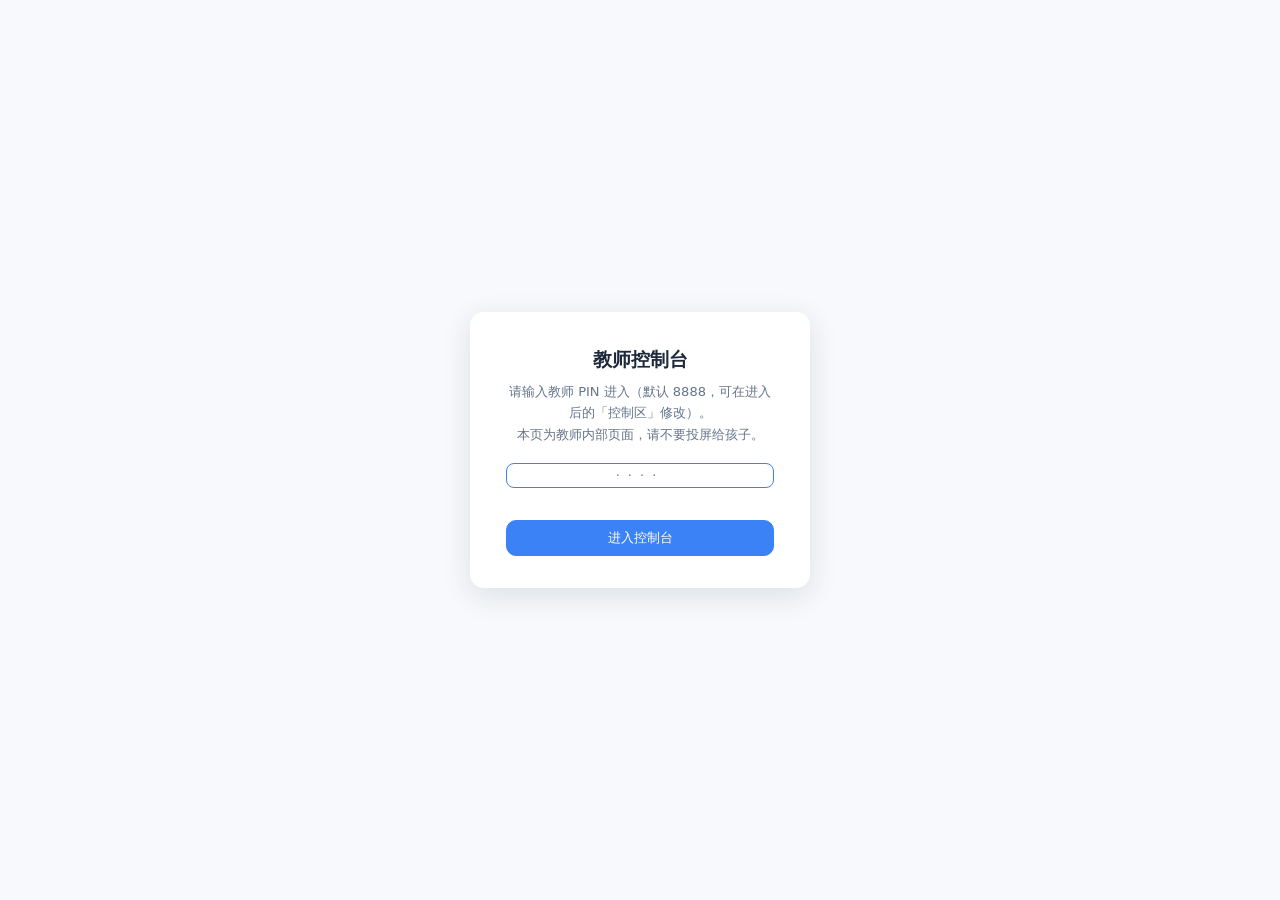
==== teacher.html @ 4bc02926 "建造: 11模块原始产出" ====
<!DOCTYPE html>
<html lang="zh-CN">
<head>
<meta charset="utf-8">
<meta name="viewport" content="width=device-width, initial-scale=1">
<title>教师控制台 · 九岁儿童 C++ 互动课程</title>
<style>
/* ============================================================
 * 教师端样式（自包含，不依赖 css/main.css，避免跨文件耦合）
 * 色彩 token 与 CONTRACT §13 保持一致。
 * ============================================================ */
:root {
  --c-bg: #f7f9fc;
  --c-card: #fff;
  --c-primary: #3b82f6;
  --c-accent: #f59e0b;
  --c-ok: #22c55e;
  --c-err: #ef4444;
  --c-ink: #1e293b;
  --c-muted: #64748b;
  --radius: 14px;
}
* { box-sizing: border-box; }
html, body { margin: 0; padding: 0; }
body {
  background: var(--c-bg);
  color: var(--c-ink);
  font-family: system-ui, -apple-system, "PingFang SC", "Hiragino Sans GB", "Microsoft YaHei", sans-serif;
  font-size: 14px;
  line-height: 1.65;
}
button { font-family: inherit; }

/* ---------- PIN 门 ---------- */
#pin-gate {
  position: fixed; inset: 0; z-index: 1000;
  background: var(--c-bg);
  display: flex; align-items: center; justify-content: center;
}
.pin-box {
  background: var(--c-card); border-radius: var(--radius);
  box-shadow: 0 8px 30px rgba(30,41,59,.12);
  padding: 32px 36px; width: 340px; text-align: center;
}
.pin-box h1 { font-size: 19px; margin: 0 0 6px; }
.pin-box p { color: var(--c-muted); font-size: 13px; margin: 0 0 18px; }
.pin-box input {
  width: 100%; font-size: 22px; letter-spacing: 8px; text-align: center;
  padding: 10px; border: 2px solid #cbd5e1; border-radius: 10px; outline: none;
}
.pin-box input:focus { border-color: var(--c-primary); }
.pin-box .pin-err { color: var(--c-err); font-size: 13px; min-height: 20px; margin: 8px 0 4px; }
.pin-box.shake { animation: pinshake .3s; }
@keyframes pinshake { 25% { transform: translateX(-8px); } 75% { transform: translateX(8px); } }

/* ---------- 顶栏 ---------- */
#topbar {
  position: sticky; top: 0; z-index: 100;
  background: var(--c-card); border-bottom: 1px solid #e2e8f0;
  padding: 8px 18px;
}
.topbar-row { display: flex; align-items: center; flex-wrap: wrap; gap: 10px; }
.topbar-title { font-size: 16px; font-weight: 700; margin-right: 4px; }
.topbar-sub { color: var(--c-muted); font-size: 12px; }
.top-spacer { flex: 1; }
.sync-dot { display: inline-block; width: 8px; height: 8px; border-radius: 50%; background: var(--c-ok); margin-right: 4px; }
#anchor-nav { display: flex; gap: 6px; margin-top: 8px; flex-wrap: wrap; }
#anchor-nav a {
  text-decoration: none; color: var(--c-ink); font-size: 13px;
  background: #eef2f7; border-radius: 999px; padding: 3px 14px;
}
#anchor-nav a:hover { background: #dbe6f5; }

/* ---------- 通用卡片 ---------- */
main { max-width: 1180px; margin: 0 auto; padding: 16px 18px 80px; }
section { margin-bottom: 26px; }
section > h2 {
  font-size: 16px; margin: 0 0 10px; padding-left: 10px;
  border-left: 4px solid var(--c-primary);
}
section > .sec-tip { color: var(--c-muted); font-size: 12px; margin: -6px 0 10px 14px; }
.card {
  background: var(--c-card); border-radius: var(--radius);
  border: 1px solid #e2e8f0; padding: 14px 16px; margin-bottom: 12px;
}
.card h3 { font-size: 14px; margin: 0 0 8px; }
.card .ctl-tip { color: var(--c-muted); font-size: 12px; margin: 2px 0 8px; }
.grid-2 { display: grid; grid-template-columns: 1fr 1fr; gap: 12px; }
.grid-3 { display: grid; grid-template-columns: repeat(3, 1fr); gap: 12px; }
@media (max-width: 900px) { .grid-2, .grid-3 { grid-template-columns: 1fr; } }

/* ---------- 徽章 ---------- */
.badge {
  display: inline-block; font-size: 12px; padding: 1px 10px;
  border-radius: 999px; border: 1px solid transparent; white-space: nowrap;
}
.badge-path { background: #eef4ff; color: #1e40af; border-color: #93c5fd; font-weight: 600; }
.badge-ok   { background: #e8f7ee; color: #166534; border-color: #86efac; }
.badge-warn { background: #fff7e8; color: #92400e; border-color: #fcd34d; }
.badge-err  { background: #feecec; color: #991b1b; border-color: #fca5a5; }
.badge-mut  { background: #f1f5f9; color: #475569; border-color: #cbd5e1; }

/* ---------- 按钮 ---------- */
.btn {
  display: inline-block; border: 1px solid #cbd5e1; background: #fff;
  color: var(--c-ink); border-radius: 10px; padding: 5px 14px;
  font-size: 13px; cursor: pointer;
}
.btn:hover { background: #f1f5f9; }
.btn:disabled { opacity: .45; cursor: not-allowed; }
.btn-primary { background: var(--c-primary); border-color: var(--c-primary); color: #fff; }
.btn-primary:hover { background: #2f6fe0; }
.btn-danger { background: #fff; border-color: var(--c-err); color: var(--c-err); }
.btn-danger:hover { background: #fef2f2; }
.btn-sm { padding: 2px 10px; font-size: 12px; border-radius: 8px; }
.btn-row { display: flex; gap: 8px; flex-wrap: wrap; align-items: center; }

/* ---------- 课程/活动切换 ---------- */
.lesson-tabs { display: flex; gap: 6px; flex-wrap: wrap; }
.lesson-tab {
  border: 1px solid #cbd5e1; background: #fff; border-radius: 10px;
  padding: 4px 14px; font-size: 13px; cursor: pointer;
}
.lesson-tab.active { background: var(--c-primary); border-color: var(--c-primary); color: #fff; font-weight: 600; }

/* ---------- 表格 ---------- */
table.tbl { width: 100%; border-collapse: collapse; font-size: 13px; }
table.tbl th, table.tbl td { border-bottom: 1px solid #eef2f7; padding: 5px 8px; text-align: left; vertical-align: top; }
table.tbl th { color: var(--c-muted); font-weight: 600; white-space: nowrap; }

/* ---------- 代码块 ---------- */
pre.code {
  background: #0f172a; color: #e2e8f0; border-radius: 10px;
  padding: 10px 14px; font-size: 12.5px; line-height: 1.7;
  overflow-x: auto; font-family: ui-monospace, Menlo, Consolas, monospace;
  margin: 6px 0;
}
.kv { color: var(--c-muted); font-size: 12px; }
.kv b { color: var(--c-ink); font-weight: 600; }

/* ---------- 证据流 ---------- */
.evi-row { border: 1px solid #e2e8f0; border-radius: 10px; padding: 10px 12px; margin-bottom: 8px; background: #fff; }
.evi-head { display: flex; gap: 8px; flex-wrap: wrap; align-items: center; font-size: 12.5px; }
.evi-body { font-size: 13px; margin-top: 4px; }
.evi-note { color: #92400e; font-size: 12.5px; margin-top: 3px; }
.evi-edit { margin-top: 8px; border-top: 1px dashed #e2e8f0; padding-top: 8px; }
.evi-edit textarea, .draft-item textarea {
  width: 100%; border: 1px solid #cbd5e1; border-radius: 8px; padding: 6px 8px;
  font-family: inherit; font-size: 13px; resize: vertical;
}
select, input[type="text"], input[type="password"] {
  border: 1px solid #cbd5e1; border-radius: 8px; padding: 4px 8px;
  font-family: inherit; font-size: 13px; background: #fff;
}

/* ---------- 六卡 ---------- */
.tcards { display: grid; grid-template-columns: repeat(3, 1fr); gap: 12px; }
@media (max-width: 980px) { .tcards { grid-template-columns: 1fr; } }
.tcard { background: var(--c-card); border: 1px solid #e2e8f0; border-radius: var(--radius); padding: 12px 14px; }
.tcard h4 { margin: 0 0 6px; font-size: 13.5px; }
.tcard h4 .tcard-no { color: var(--c-primary); margin-right: 4px; }
.tcard ul, .tcard ol { margin: 4px 0; padding-left: 20px; }
.tcard li { margin-bottom: 3px; }
.tcard p { margin: 4px 0; }

/* ---------- 报告草稿 ---------- */
.draft-sec { border: 1px solid #e2e8f0; border-radius: 10px; padding: 10px 12px; margin-bottom: 10px; background: #fff; }
.draft-sec h4 { margin: 0 0 8px; font-size: 14px; }
.draft-item { display: flex; gap: 8px; margin-bottom: 8px; align-items: flex-start; }
.draft-item .draft-item-ctl { display: flex; flex-direction: column; gap: 4px; }

/* ---------- 弹窗 ---------- */
#modal-root .modal-mask {
  position: fixed; inset: 0; z-index: 500; background: rgba(15,23,42,.45);
  display: flex; align-items: center; justify-content: center; padding: 20px;
}
.modal-box {
  background: var(--c-card); border-radius: var(--radius); max-width: 720px;
  width: 100%; max-height: 86vh; overflow-y: auto; padding: 18px 20px;
  box-shadow: 0 12px 40px rgba(15,23,42,.25);
}
.modal-box h3 { margin: 0 0 10px; font-size: 16px; }
.modal-foot { display: flex; justify-content: flex-end; gap: 8px; margin-top: 14px; }

/* ---------- 其他 ---------- */
.warn-banner {
  background: #fff7e8; border: 1px solid #fcd34d; color: #92400e;
  border-radius: 10px; padding: 8px 12px; font-size: 12.5px; margin-bottom: 12px;
}
.hi-banner {
  background: #eef4ff; border: 1px solid #93c5fd; color: #1e40af;
  border-radius: 10px; padding: 10px 14px; font-size: 13.5px; font-weight: 600; margin-bottom: 12px;
}
.muted { color: var(--c-muted); }
.empty-tip { color: var(--c-muted); font-size: 13px; padding: 8px 2px; }
hr.sep { border: none; border-top: 1px dashed #e2e8f0; margin: 10px 0; }
</style>
</head>
<body>

<!-- 教师 PIN 门：默认 8888，可在控制区修改（存本机 localStorage） -->
<div id="pin-gate">
  <div class="pin-box" id="pin-box">
    <h1>教师控制台</h1>
    <p>请输入教师 PIN 进入（默认 8888，可在进入后的「控制区」修改）。<br>本页为教师内部页面，请不要投屏给孩子。</p>
    <input id="pin-input" type="password" inputmode="numeric" autocomplete="off" maxlength="8" placeholder="····">
    <div class="pin-err" id="pin-err"></div>
    <button class="btn btn-primary" id="pin-submit" style="width:100%;padding:8px;">进入控制台</button>
  </div>
</div>

<div id="teacher-root" hidden>
  <header id="topbar">
    <div class="topbar-row" id="topbar-info"><!-- teacher.js 填充：标题/昵称/支架/同步状态 --></div>
    <div class="topbar-row" style="margin-top:8px;">
      <div class="lesson-tabs" id="lesson-tabs"><!-- 课程切换 --></div>
      <div class="top-spacer"></div>
      <div class="btn-row" id="activity-nav"><!-- 活动前后切换 --></div>
    </div>
    <nav id="anchor-nav">
      <a href="#sec-live">实时区</a>
      <a href="#sec-cards">教师六卡</a>
      <a href="#sec-evidence">证据流</a>
      <a href="#sec-controls">控制区</a>
      <a href="#sec-report">报告区</a>
    </nav>
  </header>

  <main>
    <div class="warn-banner">
      提醒：本页可显示支架档（E/S/A）、诊断维度与完成度等教师内部信息。按课程红线，这些内容一律不出现在儿童端；
      请勿把本页面投屏或展示给孩子和家长。家长只看「报告区」确认后的打印版报告。
    </div>

    <section id="sec-live">
      <h2>实时区</h2>
      <div class="sec-tip">跟随孩子端（index.html）的进度自动刷新：监听浏览器存储事件，另有 2 秒轮询兜底。孩子端与本页需在同一浏览器打开。</div>
      <div id="live-panel"></div>
    </section>

    <section id="sec-cards">
      <h2>教师六卡（当前活动）</h2>
      <div class="sec-tip">每项活动的授课卡：30 秒知识真相 / 推荐演示 / 三个追问 / 常见误区 / 三步降阶 / 加速扩展。开讲前扫读第①张即可。</div>
      <div id="cards-panel"></div>
    </section>

    <section id="sec-evidence">
      <h2>证据流</h2>
      <div class="sec-tip">时间倒序的全部课堂证据。可修改完成度与教师备注（原值自动留档），也可把误录的条目改为「N 本次未观察」。</div>
      <div id="evidence-panel"></div>
    </section>

    <section id="sec-controls">
      <h2>控制区</h2>
      <div class="sec-tip">课堂上的教师操作开关。每个控件下方有一句话说明，照着用即可，不需要看代码。</div>
      <div id="controls-panel"></div>
    </section>

    <section id="sec-report">
      <h2>报告区</h2>
      <div class="sec-tip">路径建议、能力向量与家长报告。家长报告必须由你逐条确认后才能打印——系统草稿只是底稿。</div>
      <div id="report-panel"></div>
      <div id="draft-panel"></div>
    </section>
  </main>
</div>

<div id="modal-root"></div>

<!-- 脚本顺序 = CONTRACT §2（最后一行为 teacher.js） -->
<script src="js/engine/ir.js"></script>
<script src="js/engine/storage.js"></script>
<script src="js/engine/evidence.js"></script>
<script src="js/engine/hints.js"></script>
<script src="js/engine/compiler.js"></script>
<script src="js/engine/report.js"></script>
<script src="js/content/trial.js"></script>
<script src="js/content/lesson1.js"></script>
<script src="js/content/lesson2.js"></script>
<script src="js/engine/lessonEngine.js"></script>
<script src="js/ui/visualizer.js"></script>
<script src="js/ui/teacher.js"></script>
</body>
</html>
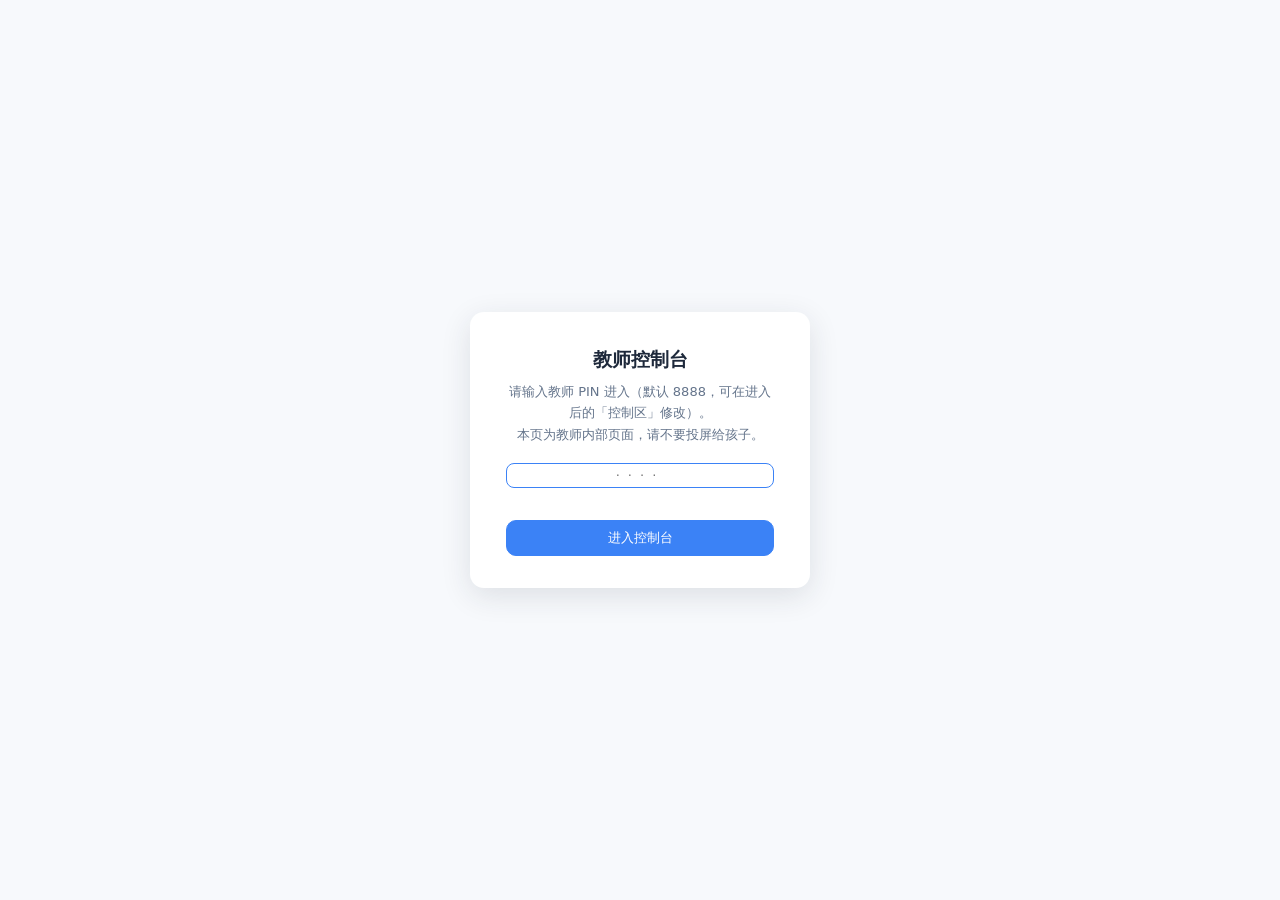
==== commit 30db7e25: "二轮修复: codex双路QA P0/P1全清 + 建造遗留 + 教案同步 Co-Authored-By: Claude Fable 5 <noreply@anthropic.com>" ====
--- a/teacher.html
+++ b/teacher.html
@@ -2,7 +2,7 @@
 <html lang="zh-CN">
 <head>
 <meta charset="utf-8">
-<meta name="viewport" content="width=device-width, initial-scale=1">
+<meta name="viewport" content="width=device-width, initial-scale=1, viewport-fit=cover">
 <title>教师控制台 · 九岁儿童 C++ 互动课程</title>
 <style>
 /* ============================================================
@@ -40,7 +40,7 @@
 .pin-box {
   background: var(--c-card); border-radius: var(--radius);
   box-shadow: 0 8px 30px rgba(30,41,59,.12);
-  padding: 32px 36px; width: 340px; text-align: center;
+  padding: 32px 36px; width: min(340px, calc(100vw - 24px)); text-align: center;
 }
 .pin-box h1 { font-size: 19px; margin: 0 0 6px; }
 .pin-box p { color: var(--c-muted); font-size: 13px; margin: 0 0 18px; }
@@ -194,6 +194,16 @@
 .muted { color: var(--c-muted); }
 .empty-tip { color: var(--c-muted); font-size: 13px; padding: 8px 2px; }
 hr.sep { border: none; border-top: 1px dashed #e2e8f0; margin: 10px 0; }
+
+/* ---------- 基础响应式（§13-2：卡片堆叠、内容可滚，不要求 slide 化） ---------- */
+@media (max-width: 760px) {
+  main { padding: 12px 10px 60px; }
+  #topbar { padding: 8px 10px; }
+  table.tbl { display: block; overflow-x: auto; }   /* 宽表格自身横滚，页面不横滚 */
+  pre.code { max-width: 100%; }
+  .modal-box { max-height: 92vh; }
+  .btn, .lesson-tab { min-height: 40px; }
+}
 </style>
 </head>
 <body>
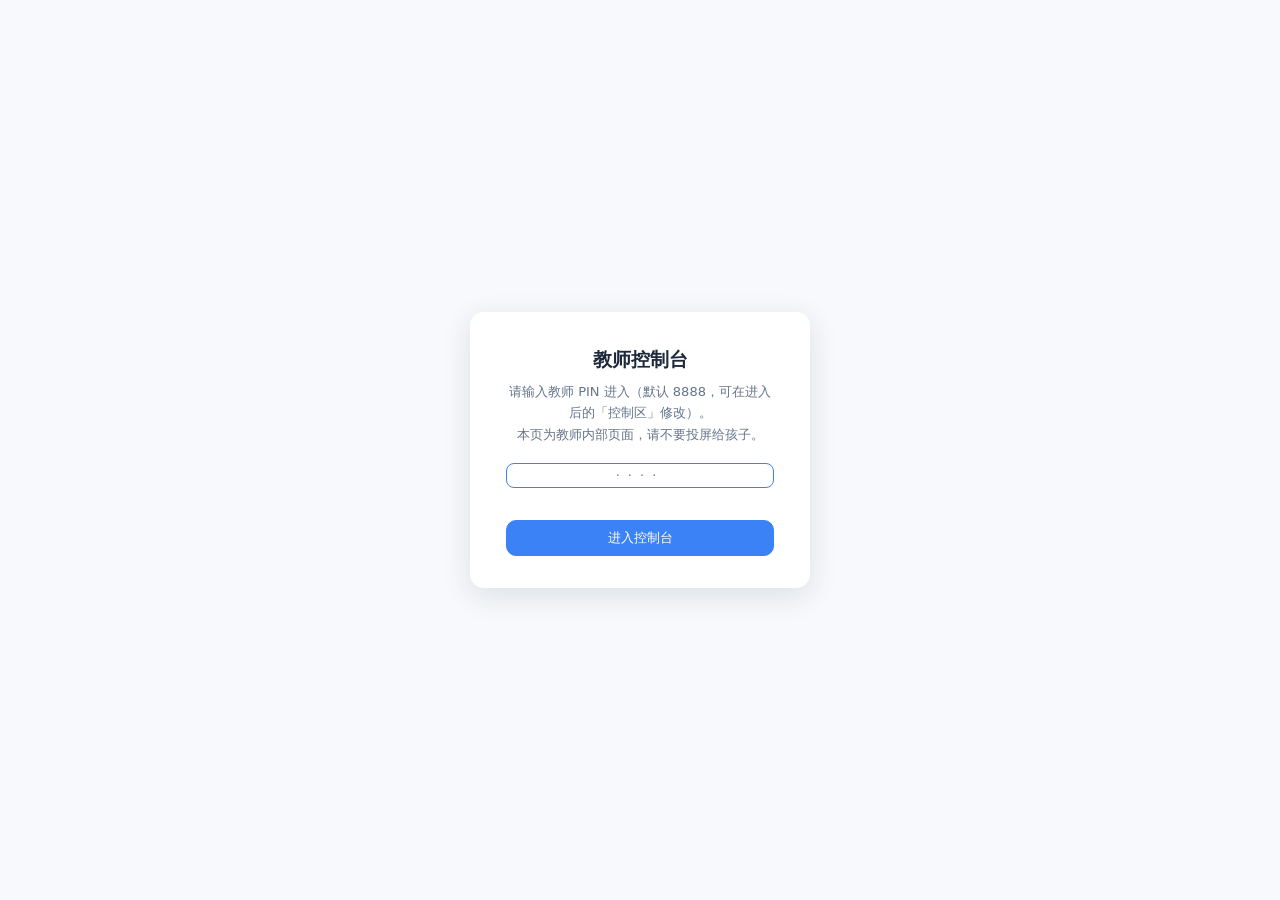
==== commit dfb8cb7c: "主题一致性: 渲染层主题词典(theme.js)+可视化三主题变体+教案对照表 (codex盘点118条清零) Co-Authored-By: Claude Fable 5 <noreply@anth" ====
--- a/teacher.html
+++ b/teacher.html
@@ -280,6 +280,7 @@
 <!-- 脚本顺序 = CONTRACT §2（最后一行为 teacher.js） -->
 <script src="js/engine/ir.js"></script>
 <script src="js/engine/storage.js"></script>
+<script src="js/engine/theme.js"></script>
 <script src="js/engine/evidence.js"></script>
 <script src="js/engine/hints.js"></script>
 <script src="js/engine/compiler.js"></script>
